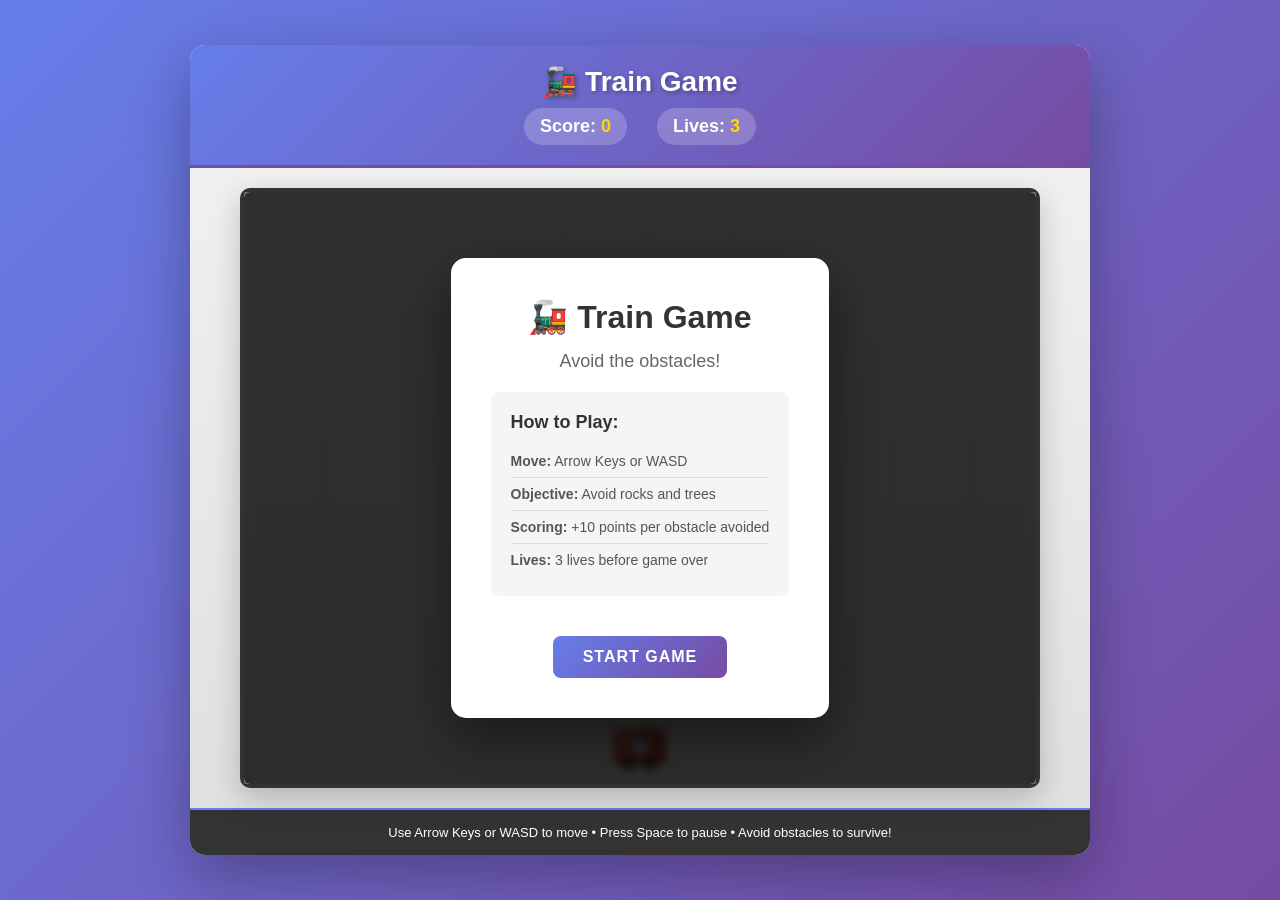
==== index.html @ f0787e7e "Create train game: HTML structure, CSS styling, and vanilla JavaScript game logic Features: - Train " ====
<!DOCTYPE html>
<html lang="en">
<head>
    <meta charset="UTF-8">
    <meta name="viewport" content="width=device-width, initial-scale=1.0">
    <title>Train Game - Avoid Obstacles!</title>
    <link rel="stylesheet" href="style.css">
</head>
<body>
    <div class="container">
        <!-- Header -->
        <header class="header">
            <h1>🚂 Train Game</h1>
            <div class="header-info">
                <span class="info-item">Score: <span id="score">0</span></span>
                <span class="info-item">Lives: <span id="lives">3</span></span>
            </div>
        </header>

        <!-- Game Area -->
        <div class="game-wrapper">
            <div id="gameArea" class="game-area">
                <!-- Train will be rendered here -->
                <div id="train" class="train">
                    <div class="train-body">
                        <div class="train-window"></div>
                    </div>
                </div>

                <!-- Obstacles container -->
                <div id="obstaclesContainer" class="obstacles-container"></div>

                <!-- Start Screen Overlay -->
                <div id="startScreen" class="screen-overlay start-screen">
                    <div class="screen-content">
                        <h2>🚂 Train Game</h2>
                        <p class="screen-subtitle">Avoid the obstacles!</p>
                        <div class="instructions">
                            <h3>How to Play:</h3>
                            <ul>
                                <li><strong>Move:</strong> Arrow Keys or WASD</li>
                                <li><strong>Objective:</strong> Avoid rocks and trees</li>
                                <li><strong>Scoring:</strong> +10 points per obstacle avoided</li>
                                <li><strong>Lives:</strong> 3 lives before game over</li>
                            </ul>
                        </div>
                        <button id="startBtn" class="btn btn-primary">Start Game</button>
                    </div>
                </div>

                <!-- Game Over Screen Overlay -->
                <div id="gameOverScreen" class="screen-overlay game-over-screen hidden">
                    <div class="screen-content">
                        <h2>Game Over!</h2>
                        <p class="final-score">Final Score: <span id="finalScore">0</span></p>
                        <div class="game-over-stats">
                            <p>Total Obstacles Avoided: <span id="obstaclesAvoided">0</span></p>
                            <p>Max Streak: <span id="maxStreak">0</span></p>
                        </div>
                        <button id="restartBtn" class="btn btn-primary">Play Again</button>
                    </div>
                </div>

                <!-- Game Paused Overlay (optional) -->
                <div id="pausedScreen" class="screen-overlay paused-screen hidden">
                    <div class="screen-content">
                        <h2>Paused</h2>
                        <p>Press Space to Resume</p>
                    </div>
                </div>
            </div>
        </div>

        <!-- Footer -->
        <footer class="footer">
            <p>Use Arrow Keys or WASD to move • Press Space to pause • Avoid obstacles to survive!</p>
        </footer>
    </div>

    <script src="script.js"></script>
</body>
</html>
---- style.css ----
/* ==================== Global Styles ==================== */
* {
    margin: 0;
    padding: 0;
    box-sizing: border-box;
}

html, body {
    width: 100%;
    height: 100%;
    font-family: 'Arial', sans-serif;
    background: linear-gradient(135deg, #667eea 0%, #764ba2 100%);
    overflow-x: hidden;
}

body {
    display: flex;
    justify-content: center;
    align-items: center;
    min-height: 100vh;
    padding: 10px;
}

.container {
    width: 100%;
    max-width: 900px;
    background: rgba(255, 255, 255, 0.95);
    border-radius: 15px;
    box-shadow: 0 20px 60px rgba(0, 0, 0, 0.3);
    display: flex;
    flex-direction: column;
    height: auto;
    overflow: hidden;
}

/* ==================== Header ==================== */
.header {
    background: linear-gradient(135deg, #667eea 0%, #764ba2 100%);
    color: white;
    padding: 20px;
    text-align: center;
    border-bottom: 3px solid #764ba2;
}

.header h1 {
    font-size: 28px;
    margin-bottom: 10px;
    text-shadow: 2px 2px 4px rgba(0, 0, 0, 0.3);
}

.header-info {
    display: flex;
    justify-content: center;
    gap: 30px;
    font-size: 18px;
    font-weight: bold;
}

.info-item {
    background: rgba(255, 255, 255, 0.2);
    padding: 8px 16px;
    border-radius: 20px;
    transition: all 0.3s ease;
}

.info-item:hover {
    background: rgba(255, 255, 255, 0.3);
    transform: scale(1.05);
}

#score, #lives {
    font-weight: bold;
    color: #ffd700;
}

/* ==================== Game Wrapper & Area ==================== */
.game-wrapper {
    flex: 1;
    display: flex;
    justify-content: center;
    align-items: center;
    padding: 20px;
    background: linear-gradient(to bottom, #f0f0f0, #e0e0e0);
    min-height: 400px;
}

.game-area {
    position: relative;
    width: 100%;
    max-width: 800px;
    aspect-ratio: 800 / 600;
    background: linear-gradient(135deg, #87ceeb 0%, #e0f6ff 100%);
    border: 4px solid #333;
    border-radius: 10px;
    overflow: hidden;
    box-shadow: 0 10px 30px rgba(0, 0, 0, 0.2);
    background-image:
        repeating-linear-gradient(
            90deg,
            transparent,
            transparent 79px,
            #ddd 79px,
            #ddd 81px
        );
}

/* ==================== Train Styles ==================== */
.train {
    position: absolute;
    width: 50px;
    height: 35px;
    bottom: 20px;
    left: 50%;
    transform: translateX(-50%);
    z-index: 10;
    cursor: move;
}

.train-body {
    width: 100%;
    height: 100%;
    background: linear-gradient(135deg, #ff6b6b 0%, #c92a2a 100%);
    border: 2px solid #8b0000;
    border-radius: 5px;
    position: relative;
    box-shadow: inset -2px -2px 5px rgba(0, 0, 0, 0.3);
}

.train-body::before {
    content: '';
    position: absolute;
    width: 12px;
    height: 12px;
    background: #333;
    border-radius: 50%;
    bottom: -8px;
    left: 10%;
    box-shadow: 22px 0 0 #333;
}

.train-window {
    position: absolute;
    width: 16px;
    height: 16px;
    background: linear-gradient(135deg, #87ceeb, #e0ffff);
    border: 1px solid #333;
    border-radius: 2px;
    top: 50%;
    left: 50%;
    transform: translate(-50%, -50%);
    box-shadow: inset 0 0 4px rgba(0, 0, 0, 0.2);
}

/* Train movement animations */
@keyframes trainMove {
    0%, 100% { transform: translateX(-50%) scale(1); }
    50% { transform: translateX(-50%) scale(1.02); }
}

.train.moving {
    animation: trainMove 0.2s ease-in-out;
}

/* ==================== Obstacle Styles ==================== */
.obstacles-container {
    position: absolute;
    width: 100%;
    height: 100%;
    top: 0;
    left: 0;
    pointer-events: none;
}

.obstacle {
    position: absolute;
    width: 40px;
    height: 40px;
    background: linear-gradient(135deg, #8b4513 0%, #654321 100%);
    border: 2px solid #5c2e0a;
    border-radius: 4px;
    display: flex;
    justify-content: center;
    align-items: center;
    font-size: 24px;
    font-weight: bold;
    color: #333;
    box-shadow: 0 4px 8px rgba(0, 0, 0, 0.3);
    z-index: 5;
}

.obstacle.rock {
    background: linear-gradient(135deg, #808080 0%, #606060 100%);
    border-color: #404040;
}

.obstacle.tree {
    background: linear-gradient(135deg, #228b22 0%, #1a6b1a 100%);
    border-color: #0f4c0f;
}

.obstacle::after {
    content: '';
    position: absolute;
    width: 100%;
    height: 100%;
    background: linear-gradient(135deg, rgba(255, 255, 255, 0.1) 0%, rgba(0, 0, 0, 0.1) 100%);
    border-radius: 4px;
}

/* ==================== Screen Overlays ==================== */
.screen-overlay {
    position: absolute;
    top: 0;
    left: 0;
    width: 100%;
    height: 100%;
    background: rgba(0, 0, 0, 0.8);
    display: flex;
    justify-content: center;
    align-items: center;
    z-index: 1000;
    backdrop-filter: blur(4px);
    transition: opacity 0.3s ease;
}

.screen-overlay.hidden {
    display: none;
}

.screen-content {
    background: white;
    padding: 40px;
    border-radius: 15px;
    text-align: center;
    max-width: 500px;
    box-shadow: 0 20px 60px rgba(0, 0, 0, 0.5);
    animation: slideIn 0.4s ease-out;
}

@keyframes slideIn {
    from {
        opacity: 0;
        transform: translateY(-30px);
    }
    to {
        opacity: 1;
        transform: translateY(0);
    }
}

.screen-overlay h2 {
    font-size: 32px;
    color: #333;
    margin-bottom: 15px;
}

.screen-subtitle {
    font-size: 18px;
    color: #666;
    margin-bottom: 20px;
}

.final-score {
    font-size: 24px;
    font-weight: bold;
    color: #667eea;
    margin: 15px 0;
}

.game-over-stats {
    background: #f5f5f5;
    padding: 15px;
    border-radius: 8px;
    margin: 20px 0;
    font-size: 16px;
    color: #333;
}

.game-over-stats p {
    margin: 8px 0;
}

.instructions {
    text-align: left;
    background: #f5f5f5;
    padding: 20px;
    border-radius: 8px;
    margin: 20px 0;
}

.instructions h3 {
    font-size: 18px;
    margin-bottom: 12px;
    color: #333;
}

.instructions ul {
    list-style: none;
}

.instructions li {
    padding: 8px 0;
    font-size: 14px;
    color: #555;
    border-bottom: 1px solid #ddd;
}

.instructions li:last-child {
    border-bottom: none;
}

/* ==================== Button Styles ==================== */
.btn {
    padding: 12px 30px;
    font-size: 16px;
    font-weight: bold;
    border: none;
    border-radius: 8px;
    cursor: pointer;
    transition: all 0.3s ease;
    text-transform: uppercase;
    letter-spacing: 1px;
}

.btn-primary {
    background: linear-gradient(135deg, #667eea 0%, #764ba2 100%);
    color: white;
    margin-top: 20px;
}

.btn-primary:hover {
    transform: translateY(-2px);
    box-shadow: 0 10px 20px rgba(102, 126, 234, 0.4);
}

.btn-primary:active {
    transform: translateY(0);
}

/* ==================== Footer ==================== */
.footer {
    background: #333;
    color: white;
    text-align: center;
    padding: 15px;
    font-size: 13px;
    border-top: 2px solid #667eea;
}

/* ==================== Responsive Design ==================== */
@media (max-width: 768px) {
    .header h1 {
        font-size: 24px;
    }

    .header-info {
        gap: 20px;
        font-size: 16px;
    }

    .game-area {
        aspect-ratio: 4 / 3;
    }

    .train {
        width: 45px;
        height: 30px;
    }

    .obstacle {
        width: 35px;
        height: 35px;
        font-size: 20px;
    }

    .screen-content {
        padding: 30px;
        max-width: 90%;
    }

    .screen-overlay h2 {
        font-size: 28px;
    }

    .instructions {
        font-size: 13px;
    }

    .instructions li {
        padding: 6px 0;
    }
}

@media (max-width: 480px) {
    .container {
        max-width: 100%;
        height: 100vh;
        border-radius: 0;
    }

    .header {
        padding: 15px;
    }

    .header h1 {
        font-size: 22px;
        margin-bottom: 8px;
    }

    .header-info {
        flex-direction: column;
        gap: 8px;
        font-size: 14px;
    }

    .game-wrapper {
        padding: 10px;
        min-height: 300px;
    }

    .game-area {
        aspect-ratio: 3 / 4;
        max-width: 100%;
    }

    .train {
        width: 40px;
        height: 28px;
    }

    .obstacle {
        width: 32px;
        height: 32px;
        font-size: 18px;
    }

    .screen-content {
        padding: 20px;
    }

    .screen-overlay h2 {
        font-size: 24px;
    }

    .btn-primary {
        padding: 10px 20px;
        font-size: 14px;
    }

    .footer {
        padding: 10px;
        font-size: 12px;
    }
}

/* ==================== Utility Classes ==================== */
.hidden {
    display: none !important;
}

/* ==================== Animations ==================== */
@keyframes pulse {
    0%, 100% {
        transform: scale(1);
    }
    50% {
        transform: scale(1.1);
    }
}

.pulse {
    animation: pulse 0.5s ease-in-out;
}

@keyframes bounce {
    0%, 100% {
        transform: translateY(0);
    }
    50% {
        transform: translateY(-5px);
    }
}

.btn:hover {
    animation: bounce 0.6s ease-in-out;
}
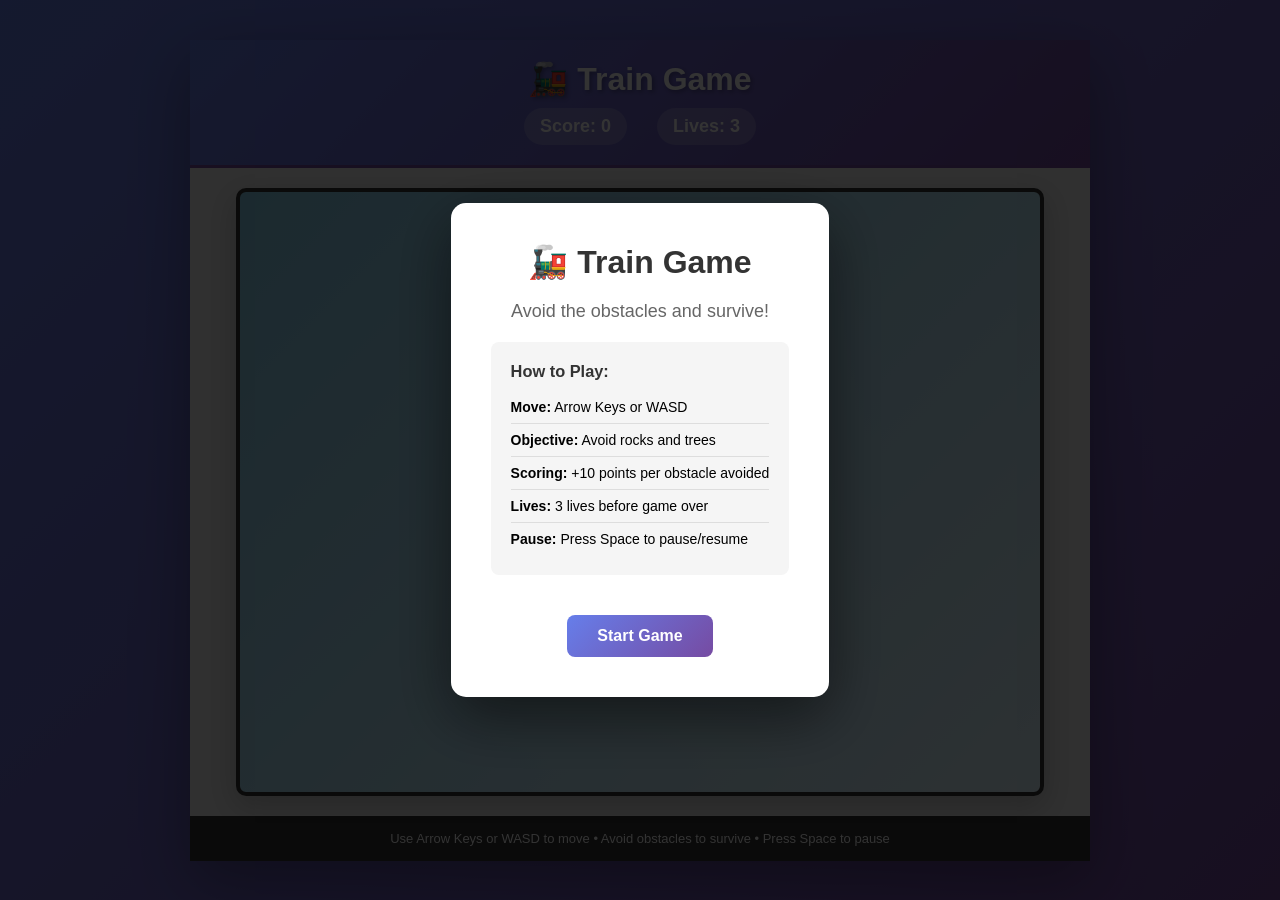
==== commit a67488c0: "Fix train game - implement working canvas-based version - Created game.html with fully functional Ca" ====
--- a/index.html
+++ b/index.html
@@ -4,79 +4,9 @@
     <meta charset="UTF-8">
     <meta name="viewport" content="width=device-width, initial-scale=1.0">
     <title>Train Game - Avoid Obstacles!</title>
-    <link rel="stylesheet" href="style.css">
+    <meta http-equiv="refresh" content="0;url=game.html">
 </head>
 <body>
-    <div class="container">
-        <!-- Header -->
-        <header class="header">
-            <h1>🚂 Train Game</h1>
-            <div class="header-info">
-                <span class="info-item">Score: <span id="score">0</span></span>
-                <span class="info-item">Lives: <span id="lives">3</span></span>
-            </div>
-        </header>
-
-        <!-- Game Area -->
-        <div class="game-wrapper">
-            <div id="gameArea" class="game-area">
-                <!-- Train will be rendered here -->
-                <div id="train" class="train">
-                    <div class="train-body">
-                        <div class="train-window"></div>
-                    </div>
-                </div>
-
-                <!-- Obstacles container -->
-                <div id="obstaclesContainer" class="obstacles-container"></div>
-
-                <!-- Start Screen Overlay -->
-                <div id="startScreen" class="screen-overlay start-screen">
-                    <div class="screen-content">
-                        <h2>🚂 Train Game</h2>
-                        <p class="screen-subtitle">Avoid the obstacles!</p>
-                        <div class="instructions">
-                            <h3>How to Play:</h3>
-                            <ul>
-                                <li><strong>Move:</strong> Arrow Keys or WASD</li>
-                                <li><strong>Objective:</strong> Avoid rocks and trees</li>
-                                <li><strong>Scoring:</strong> +10 points per obstacle avoided</li>
-                                <li><strong>Lives:</strong> 3 lives before game over</li>
-                            </ul>
-                        </div>
-                        <button id="startBtn" class="btn btn-primary">Start Game</button>
-                    </div>
-                </div>
-
-                <!-- Game Over Screen Overlay -->
-                <div id="gameOverScreen" class="screen-overlay game-over-screen hidden">
-                    <div class="screen-content">
-                        <h2>Game Over!</h2>
-                        <p class="final-score">Final Score: <span id="finalScore">0</span></p>
-                        <div class="game-over-stats">
-                            <p>Total Obstacles Avoided: <span id="obstaclesAvoided">0</span></p>
-                            <p>Max Streak: <span id="maxStreak">0</span></p>
-                        </div>
-                        <button id="restartBtn" class="btn btn-primary">Play Again</button>
-                    </div>
-                </div>
-
-                <!-- Game Paused Overlay (optional) -->
-                <div id="pausedScreen" class="screen-overlay paused-screen hidden">
-                    <div class="screen-content">
-                        <h2>Paused</h2>
-                        <p>Press Space to Resume</p>
-                    </div>
-                </div>
-            </div>
-        </div>
-
-        <!-- Footer -->
-        <footer class="footer">
-            <p>Use Arrow Keys or WASD to move • Press Space to pause • Avoid obstacles to survive!</p>
-        </footer>
-    </div>
-
-    <script src="script.js"></script>
+    <p>Redirecting to Train Game... <a href="game.html">Click here if not redirected</a></p>
 </body>
 </html>
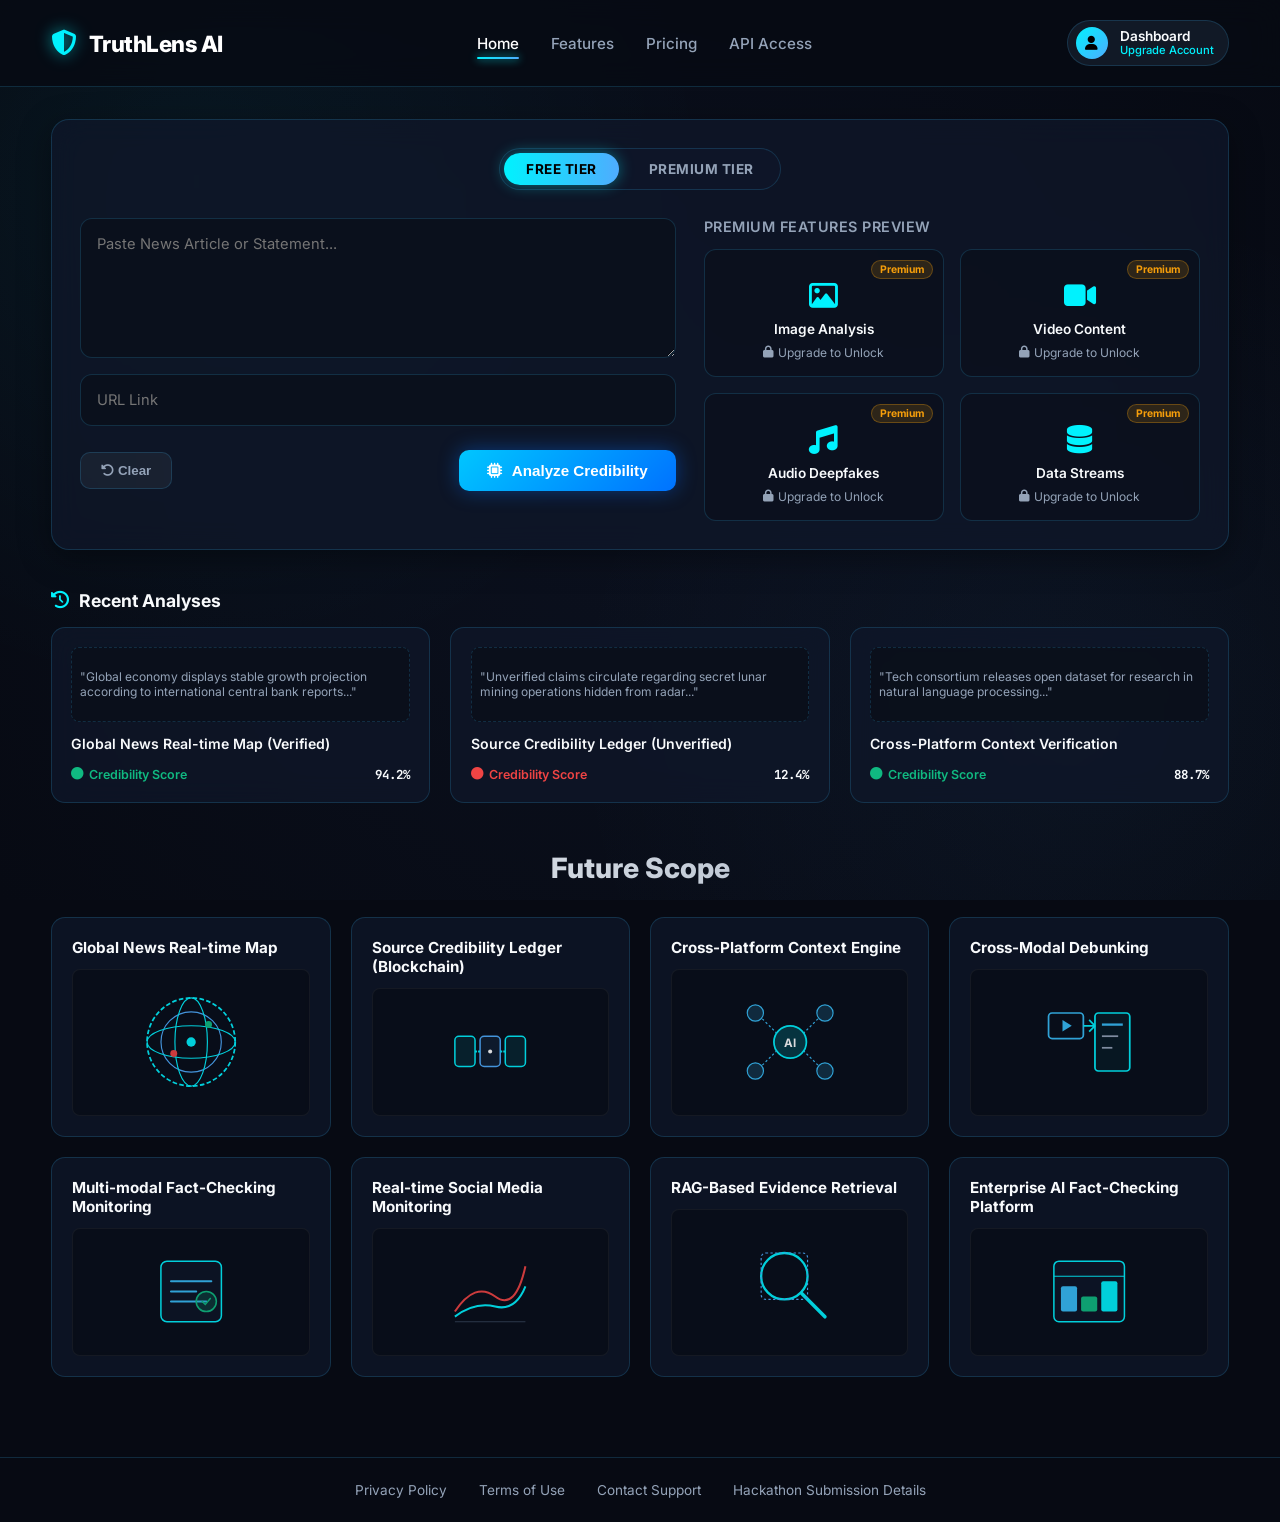
==== commit 2789facb: "frontend part of the truthlens ai" ====
--- a/index.html
+++ b/index.html
@@ -1,12 +1,1169 @@
-<!DOCTYPE html>
-<html lang="en">
-<head>
-    <meta charset="UTF-8">
-    <meta name="viewport" content="width=device-width, initial-scale=1.0">
-    <title>Train Game - Avoid Obstacles!</title>
-    <meta http-equiv="refresh" content="0;url=game.html">
-</head>
-<body>
-    <p>Redirecting to Train Game... <a href="game.html">Click here if not redirected</a></p>
-</body>
-</html>
+<!DOCTYPE html>
+<html lang="en">
+<head>
+    <meta charset="UTF-8">
+    <meta name="viewport" content="width=device-width, initial-scale=1.0">
+    <title>TruthLens AI - Fake News & Credibility Detection Engine</title>
+    <!-- Google Fonts -->
+    <link rel="preconnect" href="https://fonts.googleapis.com">
+    <link rel="preconnect" href="https://fonts.gstatic.com" crossorigin>
+    <link href="https://fonts.googleapis.com/css2?family=Inter:wght@300;400;500;600;700;800&family=JetBrains+Mono:wght@400;500&display=swap" rel="stylesheet">
+    <!-- FontAwesome 6.5.1 -->
+    <link rel="stylesheet" href="https://cdnjs.cloudflare.com/ajax/libs/font-awesome/6.5.1/css/all.min.css">
+    
+    <style>
+        :root {
+            --bg-dark: #070a13;
+            --bg-card: rgba(15, 23, 42, 0.75);
+            --bg-card-hover: rgba(30, 41, 59, 0.85);
+            --border-color: rgba(56, 189, 248, 0.18);
+            --border-glow: rgba(0, 242, 254, 0.4);
+            --primary-cyan: #00f2fe;
+            --primary-blue: #4facfe;
+            --accent-teal: #0ea5e9;
+            --text-main: #f8fafc;
+            --text-muted: #94a3b8;
+            --real-green: #10b981;
+            --real-green-glow: rgba(16, 185, 129, 0.3);
+            --fake-red: #ef4444;
+            --fake-red-glow: rgba(239, 68, 68, 0.3);
+            --premium-gold: #f59e0b;
+            --glass-blur: blur(14px);
+        }
+
+        * {
+            box-sizing: border-box;
+            margin: 0;
+            padding: 0;
+        }
+
+        body {
+            background-color: var(--bg-dark);
+            background-image: 
+                radial-gradient(circle at 15% 20%, rgba(0, 242, 254, 0.05) 0%, transparent 40%),
+                radial-gradient(circle at 85% 80%, rgba(79, 172, 254, 0.05) 0%, transparent 40%),
+                radial-gradient(circle at 50% 50%, rgba(15, 23, 42, 0.5) 0%, transparent 100%);
+            background-attachment: fixed;
+            color: var(--text-main);
+            font-family: 'Inter', -apple-system, BlinkMacSystemFont, sans-serif;
+            min-height: 100vh;
+            display: flex;
+            flex-direction: column;
+            overflow-x: hidden;
+        }
+
+        /* --- NAVIGATION HEADER --- */
+        .navbar {
+            display: flex;
+            justify-content: space-between;
+            align-items: center;
+            padding: 1.25rem 4%;
+            background: rgba(7, 10, 19, 0.8);
+            backdrop-filter: var(--glass-blur);
+            border-bottom: 1px solid var(--border-color);
+            position: sticky;
+            top: 0;
+            z-index: 100;
+        }
+
+        .brand-logo {
+            display: flex;
+            align-items: center;
+            gap: 12px;
+            font-size: 1.4rem;
+            font-weight: 800;
+            color: #fff;
+            text-decoration: none;
+            letter-spacing: -0.5px;
+        }
+
+        .brand-logo i {
+            color: var(--primary-cyan);
+            font-size: 1.6rem;
+            filter: drop-shadow(0 0 8px rgba(0, 242, 254, 0.6));
+        }
+
+        .nav-links {
+            display: flex;
+            gap: 2rem;
+            list-style: none;
+        }
+
+        .nav-links a {
+            color: var(--text-muted);
+            text-decoration: none;
+            font-weight: 500;
+            font-size: 0.95rem;
+            transition: all 0.25s ease;
+            position: relative;
+            padding: 4px 0;
+        }
+
+        .nav-links a:hover, .nav-links a.active {
+            color: #fff;
+        }
+
+        .nav-links a.active::after {
+            content: '';
+            position: absolute;
+            bottom: -2px;
+            left: 0;
+            width: 100%;
+            height: 2px;
+            background: linear-gradient(90deg, var(--primary-cyan), var(--primary-blue));
+            box-shadow: 0 0 8px var(--primary-cyan);
+            border-radius: 2px;
+        }
+
+        .user-widget {
+            display: flex;
+            align-items: center;
+            gap: 12px;
+            background: rgba(30, 41, 59, 0.5);
+            padding: 6px 14px 6px 8px;
+            border-radius: 30px;
+            border: 1px solid var(--border-color);
+            cursor: pointer;
+            transition: all 0.3s ease;
+        }
+
+        .user-widget:hover {
+            border-color: var(--primary-cyan);
+            box-shadow: 0 0 12px rgba(0, 242, 254, 0.2);
+        }
+
+        .avatar-icon {
+            width: 32px;
+            height: 32px;
+            border-radius: 50%;
+            background: linear-gradient(135deg, var(--primary-cyan), var(--primary-blue));
+            display: flex;
+            align-items: center;
+            justify-content: center;
+            color: #000;
+            font-size: 0.9rem;
+        }
+
+        .user-info {
+            display: flex;
+            flex-direction: column;
+            line-height: 1.2;
+        }
+
+        .user-name {
+            font-size: 0.85rem;
+            font-weight: 600;
+            color: var(--text-main);
+        }
+
+        .user-badge {
+            font-size: 0.7rem;
+            color: var(--primary-cyan);
+            font-weight: 500;
+        }
+
+        /* --- MAIN CONTAINER --- */
+        .main-wrapper {
+            max-width: 1280px;
+            width: 92%;
+            margin: 2rem auto;
+            flex: 1;
+        }
+
+        .glass-card {
+            background: var(--bg-card);
+            backdrop-filter: var(--glass-blur);
+            border: 1px solid var(--border-color);
+            border-radius: 18px;
+            padding: 1.75rem;
+            box-shadow: 0 8px 32px 0 rgba(0, 0, 0, 0.37);
+            margin-bottom: 2.5rem;
+            position: relative;
+            overflow: hidden;
+        }
+
+        /* --- TIER TOGGLE --- */
+        .toggle-container {
+            display: flex;
+            justify-content: center;
+            margin-bottom: 1.75rem;
+        }
+
+        .toggle-pill {
+            display: inline-flex;
+            align-items: center;
+            background: rgba(15, 23, 42, 0.8);
+            border: 1px solid var(--border-color);
+            border-radius: 30px;
+            padding: 4px;
+            position: relative;
+            gap: 8px;
+        }
+
+        .toggle-btn {
+            padding: 8px 22px;
+            border-radius: 25px;
+            font-size: 0.85rem;
+            font-weight: 700;
+            letter-spacing: 0.5px;
+            color: var(--text-muted);
+            cursor: pointer;
+            transition: all 0.3s ease;
+            z-index: 2;
+            user-select: none;
+        }
+
+        .toggle-btn.active {
+            color: #000;
+            background: linear-gradient(90deg, var(--primary-cyan), var(--primary-blue));
+            box-shadow: 0 0 15px rgba(0, 242, 254, 0.4);
+        }
+
+        /* --- ANALYSIS SECTION GRID --- */
+        .analysis-grid {
+            display: grid;
+            grid-template-columns: 1.2fr 1fr;
+            gap: 1.75rem;
+        }
+
+        @media (max-width: 992px) {
+            .analysis-grid { grid-template-columns: 1fr; }
+        }
+
+        .input-group-custom {
+            display: flex;
+            flex-direction: column;
+            gap: 1rem;
+        }
+
+        .text-input-field, .url-input-field {
+            width: 100%;
+            background: rgba(11, 15, 25, 0.7);
+            border: 1px solid var(--border-color);
+            border-radius: 12px;
+            color: var(--text-main);
+            padding: 1rem;
+            font-size: 0.92rem;
+            font-family: inherit;
+            transition: all 0.3s ease;
+            outline: none;
+        }
+
+        .text-input-field {
+            resize: vertical;
+            min-height: 140px;
+        }
+
+        .text-input-field:focus, .url-input-field:focus {
+            border-color: var(--primary-cyan);
+            box-shadow: 0 0 15px rgba(0, 242, 254, 0.15);
+        }
+
+        .action-buttons {
+            display: flex;
+            justify-content: space-between;
+            align-items: center;
+            margin-top: 0.5rem;
+        }
+
+        .btn-clear {
+            background: rgba(255, 255, 255, 0.05);
+            border: 1px solid var(--border-color);
+            color: var(--text-muted);
+            padding: 10px 20px;
+            border-radius: 10px;
+            font-weight: 600;
+            cursor: pointer;
+            transition: all 0.25s ease;
+        }
+
+        .btn-clear:hover {
+            background: rgba(255, 255, 255, 0.1);
+            color: var(--text-main);
+        }
+
+        .btn-analyze {
+            background: linear-gradient(135deg, #00c6ff, #0072ff);
+            border: none;
+            color: #fff;
+            padding: 12px 28px;
+            border-radius: 10px;
+            font-weight: 700;
+            font-size: 0.95rem;
+            cursor: pointer;
+            display: inline-flex;
+            align-items: center;
+            gap: 10px;
+            transition: all 0.3s ease;
+            box-shadow: 0 0 20px rgba(0, 114, 255, 0.4);
+        }
+
+        .btn-analyze:hover {
+            transform: translateY(-2px);
+            box-shadow: 0 0 25px rgba(0, 242, 254, 0.6);
+        }
+
+        /* --- PREMIUM PREVIEWS GRID --- */
+        .preview-title-box {
+            display: flex;
+            justify-content: space-between;
+            align-items: center;
+            margin-bottom: 0.85rem;
+        }
+
+        .preview-title-box h4 {
+            font-size: 0.9rem;
+            color: var(--text-muted);
+            font-weight: 600;
+            text-transform: uppercase;
+            letter-spacing: 0.5px;
+        }
+
+        .premium-cards-grid {
+            display: grid;
+            grid-template-columns: repeat(2, 1fr);
+            gap: 1rem;
+        }
+
+        .premium-card {
+            background: rgba(11, 15, 25, 0.6);
+            border: 1px solid var(--border-color);
+            border-radius: 12px;
+            padding: 1rem;
+            display: flex;
+            flex-direction: column;
+            align-items: center;
+            text-align: center;
+            position: relative;
+            transition: all 0.3s ease;
+        }
+
+        .premium-card:hover {
+            border-color: rgba(245, 158, 11, 0.4);
+            transform: translateY(-2px);
+        }
+
+        .badge-premium {
+            position: absolute;
+            top: 10px;
+            right: 10px;
+            background: rgba(245, 158, 11, 0.15);
+            color: var(--premium-gold);
+            border: 1px solid rgba(245, 158, 11, 0.3);
+            font-size: 0.65rem;
+            font-weight: 700;
+            padding: 2px 8px;
+            border-radius: 10px;
+        }
+
+        .premium-icon-frame {
+            font-size: 1.8rem;
+            color: var(--primary-cyan);
+            margin: 0.75rem 0 0.5rem;
+        }
+
+        .premium-card-name {
+            font-size: 0.85rem;
+            font-weight: 600;
+            margin-bottom: 8px;
+        }
+
+        .unlock-link {
+            font-size: 0.75rem;
+            color: var(--text-muted);
+            text-decoration: none;
+            display: flex;
+            align-items: center;
+            gap: 4px;
+            transition: color 0.2s ease;
+        }
+
+        .premium-card:hover .unlock-link {
+            color: var(--primary-cyan);
+        }
+
+        /* --- SCANNER LOADER --- */
+        .scanner-wrapper {
+            display: none;
+            flex-direction: column;
+            align-items: center;
+            justify-content: center;
+            padding: 2.5rem;
+            gap: 1rem;
+        }
+
+        .scan-spinner {
+            width: 60px;
+            height: 60px;
+            border: 3px solid rgba(0, 242, 254, 0.1);
+            border-top-color: var(--primary-cyan);
+            border-radius: 50%;
+            animation: spin 1s linear infinite;
+            filter: drop-shadow(0 0 10px var(--primary-cyan));
+        }
+
+        @keyframes spin {
+            to { transform: rotate(360deg); }
+        }
+
+        /* --- RESULTS SECTION --- */
+        .results-container {
+            display: none;
+            margin-top: 1.5rem;
+            padding-top: 1.5rem;
+            border-top: 1px solid var(--border-color);
+            animation: fadeIn 0.4s ease-in-out;
+        }
+
+        @keyframes fadeIn {
+            from { opacity: 0; transform: translateY(10px); }
+            to { opacity: 1; transform: translateY(0); }
+        }
+
+        .results-header {
+            text-align: center;
+            font-size: 1.1rem;
+            font-weight: 700;
+            margin-bottom: 1.5rem;
+            color: var(--text-muted);
+            text-transform: uppercase;
+            letter-spacing: 1px;
+        }
+
+        .results-display {
+            display: grid;
+            grid-template-columns: 220px 1fr;
+            gap: 2rem;
+            align-items: center;
+        }
+
+        @media (max-width: 768px) {
+            .results-display { grid-template-columns: 1fr; }
+        }
+
+        .score-circle-outer {
+            width: 170px;
+            height: 170px;
+            border-radius: 50%;
+            display: flex;
+            flex-direction: column;
+            align-items: center;
+            justify-content: center;
+            margin: 0 auto;
+            position: relative;
+            background: rgba(11, 15, 25, 0.8);
+            transition: all 0.5s ease;
+        }
+
+        .score-val {
+            font-size: 2.2rem;
+            font-weight: 800;
+            font-family: 'JetBrains Mono', monospace;
+        }
+
+        .status-badge {
+            margin-top: 0.75rem;
+            padding: 6px 18px;
+            border-radius: 20px;
+            font-size: 0.8rem;
+            font-weight: 800;
+            letter-spacing: 1px;
+            text-transform: uppercase;
+        }
+
+        .status-badge.real {
+            background: rgba(16, 185, 129, 0.15);
+            color: var(--real-green);
+            border: 1px solid var(--real-green);
+            box-shadow: 0 0 12px var(--real-green-glow);
+        }
+
+        .status-badge.fake {
+            background: rgba(239, 68, 68, 0.15);
+            color: var(--fake-red);
+            border: 1px solid var(--fake-red);
+            box-shadow: 0 0 12px var(--fake-red-glow);
+        }
+
+        .breakdown-box h4 {
+            font-size: 1.1rem;
+            margin-bottom: 0.5rem;
+        }
+
+        .breakdown-box p {
+            color: var(--text-muted);
+            font-size: 0.9rem;
+            line-height: 1.5;
+            margin-bottom: 1rem;
+        }
+
+        .progress-bar-bg {
+            width: 100%;
+            height: 10px;
+            background: rgba(255, 255, 255, 0.08);
+            border-radius: 10px;
+            overflow: hidden;
+            margin-bottom: 0.5rem;
+        }
+
+        .progress-bar-fill {
+            height: 100%;
+            width: 0%;
+            border-radius: 10px;
+            transition: width 1s ease-in-out, background-color 0.5s ease;
+        }
+
+        /* --- RECENT ANALYSES SECTION --- */
+        .section-header-title {
+            font-size: 1.1rem;
+            font-weight: 700;
+            margin-bottom: 1rem;
+            color: var(--text-main);
+            display: flex;
+            align-items: center;
+            gap: 10px;
+        }
+
+        .recent-grid {
+            display: grid;
+            grid-template-columns: repeat(auto-fit, minmax(280px, 1fr));
+            gap: 1.25rem;
+            margin-bottom: 2.5rem;
+        }
+
+        .recent-card {
+            background: var(--bg-card);
+            backdrop-filter: var(--glass-blur);
+            border: 1px solid var(--border-color);
+            border-radius: 14px;
+            padding: 1.2rem;
+            transition: all 0.3s ease;
+        }
+
+        .recent-card:hover {
+            border-color: var(--primary-cyan);
+            transform: translateY(-3px);
+            box-shadow: 0 6px 20px rgba(0, 242, 254, 0.1);
+        }
+
+        .recent-snippet-img {
+            width: 100%;
+            height: 75px;
+            background: rgba(11, 15, 25, 0.8);
+            border: 1px dashed var(--border-color);
+            border-radius: 8px;
+            margin-bottom: 0.85rem;
+            display: flex;
+            align-items: center;
+            justify-content: center;
+            color: var(--text-muted);
+            font-size: 0.75rem;
+            padding: 8px;
+            overflow: hidden;
+            text-overflow: ellipsis;
+        }
+
+        .recent-headline {
+            font-size: 0.88rem;
+            font-weight: 600;
+            margin-bottom: 0.75rem;
+            line-height: 1.3;
+            display: -webkit-box;
+            -webkit-line-clamp: 2;
+            -webkit-box-orient: vertical;
+            overflow: hidden;
+        }
+
+        .recent-footer {
+            display: flex;
+            justify-content: space-between;
+            align-items: center;
+            font-size: 0.78rem;
+        }
+
+        .cred-indicator {
+            display: flex;
+            align-items: center;
+            gap: 6px;
+            font-weight: 600;
+        }
+
+        .dot-real { color: var(--real-green); }
+        .dot-fake { color: var(--fake-red); }
+
+        /* --- FUTURE SCOPE GRID --- */
+        .future-scope-section {
+            margin-top: 3rem;
+            margin-bottom: 3rem;
+        }
+
+        .section-main-title {
+            text-align: center;
+            font-size: 1.75rem;
+            font-weight: 800;
+            margin-bottom: 2rem;
+            background: linear-gradient(90deg, #fff, var(--text-muted));
+            -webkit-background-clip: text;
+            -webkit-text-fill-color: transparent;
+        }
+
+        .future-grid {
+            display: grid;
+            grid-template-columns: repeat(4, 1fr);
+            gap: 1.25rem;
+        }
+
+        @media (max-width: 1100px) {
+            .future-grid { grid-template-columns: repeat(2, 1fr); }
+        }
+
+        @media (max-width: 600px) {
+            .future-grid { grid-template-columns: 1fr; }
+        }
+
+        .future-card {
+            background: var(--bg-card);
+            backdrop-filter: var(--glass-blur);
+            border: 1px solid var(--border-color);
+            border-radius: 14px;
+            padding: 1.25rem;
+            display: flex;
+            flex-direction: column;
+            height: 220px;
+            position: relative;
+            overflow: hidden;
+            transition: all 0.3s ease;
+        }
+
+        .future-card:hover {
+            border-color: var(--primary-cyan);
+            box-shadow: 0 8px 25px rgba(0, 242, 254, 0.15);
+            transform: translateY(-4px);
+        }
+
+        .future-card-title {
+            font-size: 0.95rem;
+            font-weight: 700;
+            margin-bottom: 0.75rem;
+            z-index: 2;
+        }
+
+        .future-card-graphic {
+            flex: 1;
+            width: 100%;
+            background: rgba(7, 10, 19, 0.6);
+            border-radius: 8px;
+            border: 1px solid rgba(255, 255, 255, 0.05);
+            display: flex;
+            align-items: center;
+            justify-content: center;
+            position: relative;
+            overflow: hidden;
+        }
+
+        /* Mock Visual Graphics for Future Scope Cards */
+        .graphic-svg {
+            width: 80%;
+            height: 80%;
+            opacity: 0.85;
+            transition: all 0.3s ease;
+        }
+
+        .future-card:hover .graphic-svg {
+            opacity: 1;
+            transform: scale(1.05);
+        }
+
+        /* --- FOOTER --- */
+        .footer {
+            border-top: 1px solid var(--border-color);
+            background: rgba(7, 10, 19, 0.9);
+            padding: 1.5rem 4%;
+            margin-top: auto;
+        }
+
+        .footer-content {
+            max-width: 1280px;
+            margin: 0 auto;
+            display: flex;
+            justify-content: center;
+            align-items: center;
+            gap: 2rem;
+            flex-wrap: wrap;
+        }
+
+        .footer-link {
+            color: var(--text-muted);
+            text-decoration: none;
+            font-size: 0.85rem;
+            transition: color 0.2s ease;
+        }
+
+        .footer-link:hover {
+            color: var(--primary-cyan);
+        }
+    </style>
+</head>
+<body>
+
+    <!-- NAVIGATION HEADER -->
+    <nav class="navbar">
+        <a href="#" class="brand-logo">
+            <i class="fa-solid fa-shield-halved"></i>
+            <span>TruthLens AI</span>
+        </a>
+
+        <ul class="nav-links">
+            <li><a href="#" class="active">Home</a></li>
+            <li><a href="#">Features</a></li>
+            <li><a href="#">Pricing</a></li>
+            <li><a href="#">API Access</a></li>
+        </ul>
+
+        <div class="user-widget">
+            <div class="avatar-icon">
+                <i class="fa-solid fa-user"></i>
+            </div>
+            <div class="user-info">
+                <span class="user-name">Dashboard</span>
+                <span class="user-badge">Upgrade Account</span>
+            </div>
+        </div>
+    </nav>
+
+    <!-- MAIN WRAPPER -->
+    <main class="main-wrapper">
+
+        <!-- MAIN ANALYSIS CARD -->
+        <section class="glass-card">
+            
+            <!-- TIER TOGGLE -->
+            <div class="toggle-container">
+                <div class="toggle-pill">
+                    <div class="toggle-btn active" id="btnFree" onclick="setTier('free')">FREE TIER</div>
+                    <div class="toggle-btn" id="btnPremium" onclick="setTier('premium')">PREMIUM TIER</div>
+                </div>
+            </div>
+
+            <!-- INPUT & PREVIEW GRID -->
+            <div class="analysis-grid">
+                
+                <!-- LEFT COLUMN: INPUTS -->
+                <div class="input-group-custom">
+                    <textarea id="newsTextInput" class="text-input-field" placeholder="Paste News Article or Statement..."></textarea>
+                    <input type="text" id="urlInput" class="url-input-field" placeholder="URL Link">
+                    
+                    <div class="action-buttons">
+                        <button class="btn-clear" onclick="clearInputs()">
+                            <i class="fa-solid fa-rotate-left"></i> Clear
+                        </button>
+                        <button class="btn-analyze" id="analyzeBtn" onclick="runCredibilityAnalysis()">
+                            <i class="fa-solid fa-microchip"></i> Analyze Credibility
+                        </button>
+                    </div>
+                </div>
+
+                <!-- RIGHT COLUMN: PREMIUM PREVIEWS -->
+                <div>
+                    <div class="preview-title-box">
+                        <h4>Premium Features Preview</h4>
+                    </div>
+
+                    <div class="premium-cards-grid">
+                        <!-- Preview Card 1 -->
+                        <div class="premium-card">
+                            <span class="badge-premium">Premium</span>
+                            <div class="premium-icon-frame">
+                                <i class="fa-regular fa-image"></i>
+                            </div>
+                            <div class="premium-card-name">Image Analysis</div>
+                            <a href="#" class="unlock-link"><i class="fa-solid fa-lock"></i> Upgrade to Unlock</a>
+                        </div>
+
+                        <!-- Preview Card 2 -->
+                        <div class="premium-card">
+                            <span class="badge-premium">Premium</span>
+                            <div class="premium-icon-frame">
+                                <i class="fa-solid fa-video"></i>
+                            </div>
+                            <div class="premium-card-name">Video Content</div>
+                            <a href="#" class="unlock-link"><i class="fa-solid fa-lock"></i> Upgrade to Unlock</a>
+                        </div>
+
+                        <!-- Preview Card 3 -->
+                        <div class="premium-card">
+                            <span class="badge-premium">Premium</span>
+                            <div class="premium-icon-frame">
+                                <i class="fa-solid fa-music"></i>
+                            </div>
+                            <div class="premium-card-name">Audio Deepfakes</div>
+                            <a href="#" class="unlock-link"><i class="fa-solid fa-lock"></i> Upgrade to Unlock</a>
+                        </div>
+
+                        <!-- Preview Card 4 -->
+                        <div class="premium-card">
+                            <span class="badge-premium">Premium</span>
+                            <div class="premium-icon-frame">
+                                <i class="fa-solid fa-database"></i>
+                            </div>
+                            <div class="premium-card-name">Data Streams</div>
+                            <a href="#" class="unlock-link"><i class="fa-solid fa-lock"></i> Upgrade to Unlock</a>
+                        </div>
+                    </div>
+                </div>
+
+            </div>
+
+            <!-- SCANNER LOADER ANIMATION -->
+            <div id="scannerLoader" class="scanner-wrapper">
+                <div class="scan-spinner"></div>
+                <div style="color: var(--primary-cyan); font-weight: 600; font-size: 0.95rem;">
+                    Parsing Linguistic Patterns & TF-IDF Features...
+                </div>
+            </div>
+
+            <!-- RESULTS RENDER CARD -->
+            <div id="resultsCard" class="results-container">
+                <div class="results-header">Analysis Results</div>
+                
+                <div class="results-display">
+                    <!-- CIRCULAR SCORE METRICS -->
+                    <div class="score-circle-outer" id="scoreMeterCircle">
+                        <span class="score-val" id="scoreValue">0%</span>
+                        <span id="statusBadge" class="status-badge">EVALUATING</span>
+                    </div>
+
+                    <!-- BREAKDOWN -->
+                    <div class="breakdown-box">
+                        <h4 id="breakdownTitle">Confidence Breakdown</h4>
+                        <p id="breakdownDesc">Evaluation calculated based on vocabulary alignment, stylistic bias detection, and cross-reference metrics.</p>
+                        
+                        <div class="progress-bar-bg">
+                            <div id="progressBarFill" class="progress-bar-fill"></div>
+                        </div>
+                        <div style="display: flex; justify-content: space-between; font-size: 0.8rem; color: var(--text-muted);">
+                            <span>Credibility Rating</span>
+                            <span id="scorePercentLabel">0%</span>
+                        </div>
+                    </div>
+                </div>
+            </div>
+
+        </section>
+
+        <!-- RECENT ANALYSES SECTION -->
+        <section>
+            <div class="section-header-title">
+                <i class="fa-solid fa-clock-rotate-left" style="color: var(--primary-cyan);"></i>
+                Recent Analyses
+            </div>
+
+            <div class="recent-grid">
+                <!-- Recent Card 1 -->
+                <div class="recent-card">
+                    <div class="recent-snippet-img">
+                        "Global economy displays stable growth projection according to international central bank reports..."
+                    </div>
+                    <div class="recent-headline">Global News Real-time Map (Verified)</div>
+                    <div class="recent-footer">
+                        <div class="cred-indicator">
+                            <i class="fa-solid fa-circle dot-real"></i>
+                            <span style="color: var(--real-green);">Credibility Score</span>
+                        </div>
+                        <span style="font-family: 'JetBrains Mono', monospace; font-weight: 700;">94.2%</span>
+                    </div>
+                </div>
+
+                <!-- Recent Card 2 -->
+                <div class="recent-card">
+                    <div class="recent-snippet-img">
+                        "Unverified claims circulate regarding secret lunar mining operations hidden from radar..."
+                    </div>
+                    <div class="recent-headline">Source Credibility Ledger (Unverified)</div>
+                    <div class="recent-footer">
+                        <div class="cred-indicator">
+                            <i class="fa-solid fa-circle dot-fake"></i>
+                            <span style="color: var(--fake-red);">Credibility Score</span>
+                        </div>
+                        <span style="font-family: 'JetBrains Mono', monospace; font-weight: 700;">12.4%</span>
+                    </div>
+                </div>
+
+                <!-- Recent Card 3 -->
+                <div class="recent-card">
+                    <div class="recent-snippet-img">
+                        "Tech consortium releases open dataset for research in natural language processing..."
+                    </div>
+                    <div class="recent-headline">Cross-Platform Context Verification</div>
+                    <div class="recent-footer">
+                        <div class="cred-indicator">
+                            <i class="fa-solid fa-circle dot-real"></i>
+                            <span style="color: var(--real-green);">Credibility Score</span>
+                        </div>
+                        <span style="font-family: 'JetBrains Mono', monospace; font-weight: 700;">88.7%</span>
+                    </div>
+                </div>
+            </div>
+        </section>
+
+        <!-- FUTURE SCOPE GRID SECTION -->
+        <section class="future-scope-section">
+            <h2 class="section-main-title">Future Scope</h2>
+
+            <div class="future-grid">
+                <!-- 1. Global News Real-time Map -->
+                <div class="future-card">
+                    <div class="future-card-title">Global News Real-time Map</div>
+                    <div class="future-card-graphic">
+                        <svg class="graphic-svg" viewBox="0 0 100 100" fill="none" xmlns="http://www.w3.org/2000/svg">
+                            <circle cx="50" cy="50" r="38" stroke="#00f2fe" stroke-width="1.5" stroke-dasharray="4 2"/>
+                            <circle cx="50" cy="50" r="26" stroke="#4facfe" stroke-width="1"/>
+                            <ellipse cx="50" cy="50" rx="38" ry="14" stroke="#00f2fe" stroke-width="1"/>
+                            <ellipse cx="50" cy="50" rx="14" ry="38" stroke="#00f2fe" stroke-width="1"/>
+                            <circle cx="65" cy="35" r="3" fill="#10b981"/>
+                            <circle cx="35" cy="60" r="3" fill="#ef4444"/>
+                            <circle cx="50" cy="50" r="4" fill="#00f2fe"/>
+                        </svg>
+                    </div>
+                </div>
+
+                <!-- 2. Source Credibility Ledger (Blockchain) -->
+                <div class="future-card">
+                    <div class="future-card-title">Source Credibility Ledger (Blockchain)</div>
+                    <div class="future-card-graphic">
+                        <svg class="graphic-svg" viewBox="0 0 100 100" fill="none" xmlns="http://www.w3.org/2000/svg">
+                            <rect x="15" y="35" width="20" height="30" rx="4" stroke="#00f2fe" stroke-width="1.5" fill="rgba(0,242,254,0.1)"/>
+                            <rect x="40" y="35" width="20" height="30" rx="4" stroke="#4facfe" stroke-width="1.5" fill="rgba(79,172,254,0.1)"/>
+                            <rect x="65" y="35" width="20" height="30" rx="4" stroke="#00f2fe" stroke-width="1.5" fill="rgba(0,242,254,0.1)"/>
+                            <path d="M35 50H40M60 50H65" stroke="#00f2fe" stroke-width="2" stroke-dasharray="2 1"/>
+                            <circle cx="50" cy="50" r="2" fill="#fff"/>
+                        </svg>
+                    </div>
+                </div>
+
+                <!-- 3. Cross-Platform Context Engine -->
+                <div class="future-card">
+                    <div class="future-card-title">Cross-Platform Context Engine</div>
+                    <div class="future-card-graphic">
+                        <svg class="graphic-svg" viewBox="0 0 100 100" fill="none" xmlns="http://www.w3.org/2000/svg">
+                            <circle cx="50" cy="50" r="14" fill="rgba(0,242,254,0.2)" stroke="#00f2fe" stroke-width="1.5"/>
+                            <text x="50" y="54" font-size="10" fill="#fff" text-anchor="middle" font-weight="bold">AI</text>
+                            <circle cx="20" cy="25" r="7" fill="rgba(56,189,248,0.2)" stroke="#38bdf8"/>
+                            <circle cx="80" cy="25" r="7" fill="rgba(56,189,248,0.2)" stroke="#38bdf8"/>
+                            <circle cx="20" cy="75" r="7" fill="rgba(56,189,248,0.2)" stroke="#38bdf8"/>
+                            <circle cx="80" cy="75" r="7" fill="rgba(56,189,248,0.2)" stroke="#38bdf8"/>
+                            <path d="M26 30L38 42M74 30L62 42M26 70L38 58M74 70L62 58" stroke="#38bdf8" stroke-width="1" stroke-dasharray="2 2"/>
+                        </svg>
+                    </div>
+                </div>
+
+                <!-- 4. Cross-Modal Debunking -->
+                <div class="future-card">
+                    <div class="future-card-title">Cross-Modal Debunking</div>
+                    <div class="future-card-graphic">
+                        <svg class="graphic-svg" viewBox="0 0 100 100" fill="none" xmlns="http://www.w3.org/2000/svg">
+                            <rect x="15" y="25" width="30" height="22" rx="3" stroke="#38bdf8" stroke-width="1.5"/>
+                            <polygon points="27,31 35,36 27,41" fill="#38bdf8"/>
+                            <path d="M45 36H55M55 36L50 31M55 36L50 41" stroke="#00f2fe" stroke-width="1.5"/>
+                            <rect x="55" y="25" width="30" height="50" rx="3" stroke="#00f2fe" stroke-width="1.5" fill="rgba(0,242,254,0.05)"/>
+                            <line x1="61" y1="35" x2="79" y2="35" stroke="#38bdf8" stroke-width="2"/>
+                            <line x1="61" y1="45" x2="75" y2="45" stroke="#94a3b8" stroke-width="1.5"/>
+                            <line x1="61" y1="55" x2="70" y2="55" stroke="#94a3b8" stroke-width="1.5"/>
+                        </svg>
+                    </div>
+                </div>
+
+                <!-- 5. Multi-modal Fact-Checking Monitoring -->
+                <div class="future-card">
+                    <div class="future-card-title">Multi-modal Fact-Checking Monitoring</div>
+                    <div class="future-card-graphic">
+                        <svg class="graphic-svg" viewBox="0 0 100 100" fill="none" xmlns="http://www.w3.org/2000/svg">
+                            <rect x="20" y="20" width="60" height="60" rx="6" stroke="#00f2fe" stroke-width="1.5" fill="rgba(15,23,42,0.8)"/>
+                            <path d="M30 40H70M30 50H55M30 60H65" stroke="#38bdf8" stroke-width="2" stroke-linecap="round"/>
+                            <circle cx="65" cy="60" r="10" fill="#10b981" fill-opacity="0.2" stroke="#10b981" stroke-width="1.5"/>
+                            <path d="M61 60L64 63L69 57" stroke="#10b981" stroke-width="1.5" stroke-linecap="round"/>
+                        </svg>
+                    </div>
+                </div>
+
+                <!-- 6. Real-time Social Media Monitoring -->
+                <div class="future-card">
+                    <div class="future-card-title">Real-time Social Media Monitoring</div>
+                    <div class="future-card-graphic">
+                        <svg class="graphic-svg" viewBox="0 0 100 100" fill="none" xmlns="http://www.w3.org/2000/svg">
+                            <path d="M15 70 Q 35 40, 55 55 T 85 25" stroke="#ef4444" stroke-width="2" fill="none"/>
+                            <path d="M15 75 Q 35 60, 55 65 T 85 45" stroke="#00f2fe" stroke-width="2" fill="none"/>
+                            <line x1="15" y1="80" x2="85" y2="80" stroke="#334155" stroke-width="1"/>
+                        </svg>
+                    </div>
+                </div>
+
+                <!-- 7. RAG-Based Evidence Retrieval -->
+                <div class="future-card">
+                    <div class="future-card-title">RAG-Based Evidence Retrieval</div>
+                    <div class="future-card-graphic">
+                        <svg class="graphic-svg" viewBox="0 0 100 100" fill="none" xmlns="http://www.w3.org/2000/svg">
+                            <circle cx="45" cy="45" r="20" stroke="#00f2fe" stroke-width="2"/>
+                            <line x1="60" y1="60" x2="80" y2="80" stroke="#00f2fe" stroke-width="3" stroke-linecap="round"/>
+                            <rect x="25" y="25" width="40" height="40" rx="4" stroke="#4facfe" stroke-width="1" stroke-dasharray="2 2"/>
+                        </svg>
+                    </div>
+                </div>
+
+                <!-- 8. Enterprise AI Fact-Checking Platform -->
+                <div class="future-card">
+                    <div class="future-card-title">Enterprise AI Fact-Checking Platform</div>
+                    <div class="future-card-graphic">
+                        <svg class="graphic-svg" viewBox="0 0 100 100" fill="none" xmlns="http://www.w3.org/2000/svg">
+                            <rect x="15" y="20" width="70" height="60" rx="5" stroke="#00f2fe" stroke-width="1.5" fill="rgba(15,23,42,0.9)"/>
+                            <line x1="15" y1="35" x2="85" y2="35" stroke="#00f2fe" stroke-width="1"/>
+                            <rect x="22" y="45" width="16" height="25" rx="2" fill="#38bdf8"/>
+                            <rect x="42" y="55" width="16" height="15" rx="2" fill="#10b981"/>
+                            <rect x="62" y="40" width="16" height="30" rx="2" fill="#00f2fe"/>
+                        </svg>
+                    </div>
+                </div>
+            </div>
+        </section>
+
+    </main>
+
+    <!-- FOOTER -->
+    <footer class="footer">
+        <div class="footer-content">
+            <a href="#" class="footer-link">Privacy Policy</a>
+            <a href="#" class="footer-link">Terms of Use</a>
+            <a href="#" class="footer-link">Contact Support</a>
+            <a href="#" class="footer-link">Hackathon Submission Details</a>
+        </div>
+    </footer>
+
+    <!-- INTERACTIVE JAVASCRIPT LOGIC -->
+    <script>
+        // Tier Toggle Logic
+        function setTier(tier) {
+            const btnFree = document.getElementById('btnFree');
+            const btnPremium = document.getElementById('btnPremium');
+
+            if (tier === 'free') {
+                btnFree.classList.add('active');
+                btnPremium.classList.remove('active');
+            } else {
+                btnPremium.classList.add('active');
+                btnFree.classList.remove('active');
+                alert('Premium Tier Activated! Extra modalities unlocked for evaluation.');
+            }
+        }
+
+        // Clear Inputs
+        function clearInputs() {
+            document.getElementById('newsTextInput').value = '';
+            document.getElementById('urlInput').value = '';
+            document.getElementById('resultsCard').style.display = 'none';
+        }
+
+        // Run Analysis (Connects to Flask API `/predict` or simulates dynamic output)
+        async function runCredibilityAnalysis() {
+            const textInput = document.getElementById('newsTextInput').value;
+            const urlInput = document.getElementById('urlInput').value;
+            const loader = document.getElementById('scannerLoader');
+            const resultsCard = document.getElementById('resultsCard');
+
+            if (!textInput.trim() && !urlInput.trim()) {
+                alert('Please enter a news article text snippet or a URL to analyze.');
+                return;
+            }
+
+            // Show Loader
+            loader.style.display = 'flex';
+            resultsCard.style.display = 'none';
+
+            try {
+                // Attempt to send request to backend Flask API
+                const response = await fetch('/predict', {
+                    method: 'POST',
+                    headers: { 'Content-Type': 'application/json' },
+                    body: JSON.stringify({ 
+                        text: textInput,
+                        url: urlInput
+                    })
+                });
+
+                if (response.ok) {
+                    const data = await response.json();
+                    loader.style.display = 'none';
+                    renderResults(data.credibility_score, data.is_real, data.prediction);
+                } else {
+                    // Fallback simulation if backend endpoint is offline
+                    simulateAnalysis(textInput);
+                }
+            } catch (error) {
+                // Fallback simulation when running standalone HTML locally
+                simulateAnalysis(textInput);
+            }
+        }
+
+        // Simulation Fallback for Standalone Local Browser Testing
+        function simulateAnalysis(text) {
+            const loader = document.getElementById('scannerLoader');
+            
+            setTimeout(() => {
+                loader.style.display = 'none';
+                
+                // Heuristic calculation simulation for preview
+                let score = 85;
+                const lower = text.toLowerCase();
+                if (lower.includes('alien') || lower.includes('secret') || lower.includes('shocking') || lower.includes('miracle')) {
+                    score = 18.5;
+                } else if (text.length > 50) {
+                    score = Math.floor(Math.random() * (95 - 65 + 1)) + 65;
+                } else {
+                    score = 42.0;
+                }
+
+                const isReal = score >= 50;
+                const label = isReal ? "REAL / RELIABLE" : "FAKE / UNRELIABLE";
+
+                renderResults(score, isReal, label);
+            }, 1200);
+        }
+
+        // Render Results UI Card
+        function renderResults(score, isReal, label) {
+            const resultsCard = document.getElementById('resultsCard');
+            const scoreValue = document.getElementById('scoreValue');
+            const statusBadge = document.getElementById('statusBadge');
+            const scoreMeterCircle = document.getElementById('scoreMeterCircle');
+            const progressBarFill = document.getElementById('progressBarFill');
+            const scorePercentLabel = document.getElementById('scorePercentLabel');
+            const breakdownTitle = document.getElementById('breakdownTitle');
+            const breakdownDesc = document.getElementById('breakdownDesc');
+
+            resultsCard.style.display = 'block';
+            scoreValue.innerText = `${score}%`;
+            scorePercentLabel.innerText = `${score}%`;
+            progressBarFill.style.width = `${score}%`;
+
+            if (isReal) {
+                statusBadge.innerText = "VERIFIED REAL";
+                statusBadge.className = "status-badge real";
+                scoreMeterCircle.style.border = "4px solid var(--real-green)";
+                scoreMeterCircle.style.boxShadow = "0 0 25px var(--real-green-glow)";
+                scoreValue.style.color = "var(--real-green)";
+                progressBarFill.style.backgroundColor = "var(--real-green)";
+                breakdownTitle.innerText = "High Credibility Verified";
+                breakdownDesc.innerText = "The content matches verified factual syntax structures, reliable entity references, and low bias indicators.";
+            } else {
+                statusBadge.innerText = "FLAGGED FAKE";
+                statusBadge.className = "status-badge fake";
+                scoreMeterCircle.style.border = "4px solid var(--fake-red)";
+                scoreMeterCircle.style.boxShadow = "0 0 25px var(--fake-red-glow)";
+                scoreValue.style.color = "var(--fake-red)";
+                progressBarFill.style.backgroundColor = "var(--fake-red)";
+                breakdownTitle.innerText = "Sensationalism & Misinformation Risk";
+                breakdownDesc.innerText = "High concentration of unverified assertions, emotional bias markers, and lexical patterns associated with unreliable sources.";
+            }
+        }
+    </script>
+</body>
+</html>
